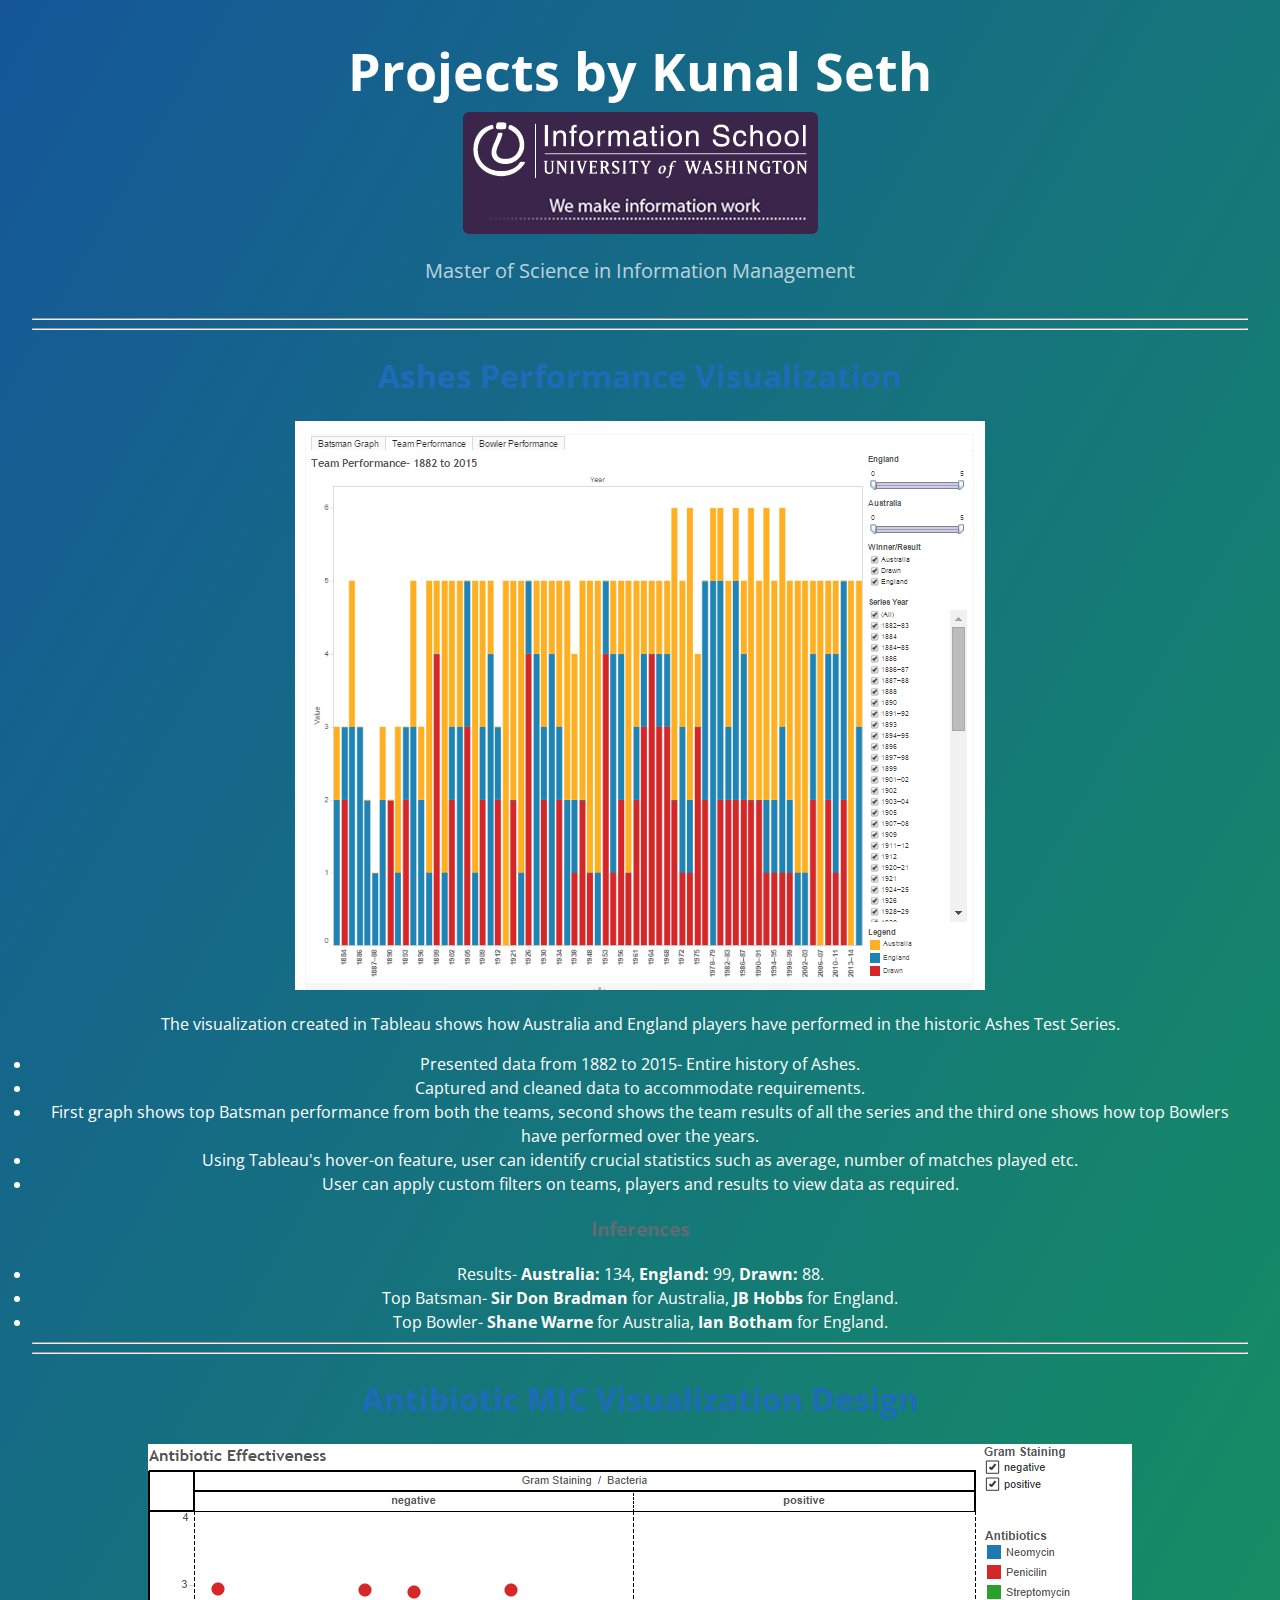
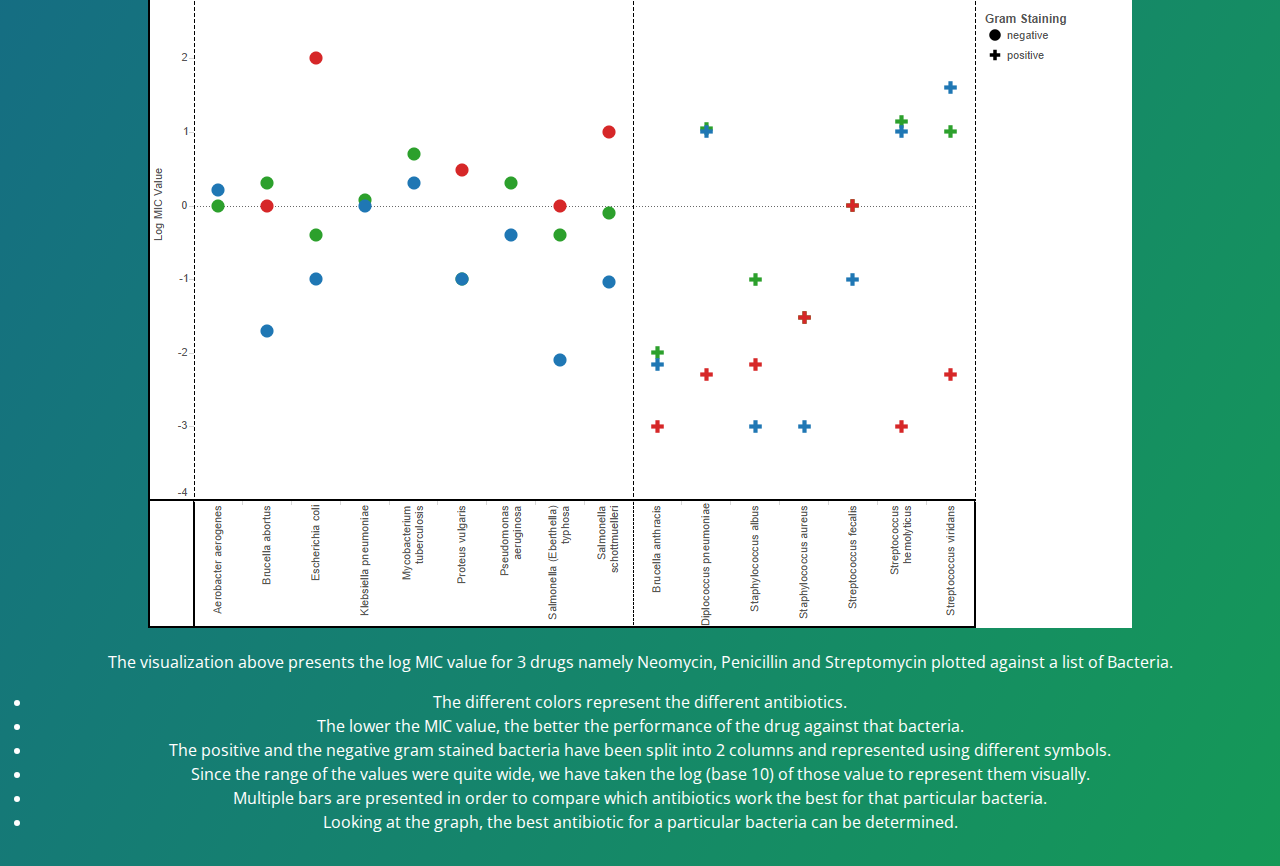
==== index - Copy.html @ 7762020f "putting eda" ====
<!DOCTYPE html>
<html lang="en-us">
<head>
  <meta charset="UTF-8">
  <title>Kunal Seth-University of Washington</title>
  <link rel="shortcut icon" id="logo" href="logo.png" style="height: auto;width: auto">
  <meta name="viewport" content="width=device-width, initial-scale=1">
  <link rel="stylesheet" type="text/css" href="stylesheets/normalize.css" media="screen">
  <link href='https://fonts.googleapis.com/css?family=Open+Sans:400,700' rel='stylesheet' type='text/css'>
  <link rel="stylesheet" type="text/css" href="stylesheets/stylesheet.css" media="screen">
  <link rel="stylesheet" type="text/css" href="stylesheets/github-light.css" media="screen">
</head>
<body>
<section class="page-header">
  <div id="over" style="vertical-align: middle;">
    <h1 class="project-name">Projects by Kunal Seth</h1>
  <img src="images/iSchool.png">
    <h2 class="project-tagline">Master of Science in Information Management</h2>
  </div>

  <HR><HR>


  <p><a href="https://public.tableau.com/profile/kunal.arun.seth#!/vizhome/Ashes-batsman/BatsmanGraph" target="_blank">
    <H1 style="color: #FFFFFF;">Ashes Performance Visualization</H1>
    <img src="images/ashes.PNG">
  </a></p>
  <div id="info">
    <p> The visualization created in Tableau shows how Australia and England players have performed in the historic Ashes Test Series.
    <li>Presented data from 1882 to 2015- Entire history of Ashes.
    <li>Captured and cleaned data to accommodate requirements.
    <li>First graph shows top Batsman performance from both the teams, second shows the team results of all the series and the
    third one shows how top Bowlers have performed over the years.
    <li>Using Tableau's hover-on feature, user can identify crucial statistics such as average, number of matches played etc.
    <li>User can apply custom filters on teams, players and results to view data as required.
    <br>
    <H3  style="color: #606c71;">Inferences</H3>
    <li>Results- <b>Australia:</b> 134, <b>England:</b> 99, <b>Drawn:</b> 88.
    <li>Top Batsman- <b>Sir Don Bradman</b> for Australia, <b>JB Hobbs</b> for England.
    <li>Top Bowler- <b>Shane Warne</b> for Australia, <b>Ian Botham</b> for England.
  </div>
  <HR><HR>
  
  <p><a href="https://public.tableau.com/profile/kunal.arun.seth#!/vizhome/BurtinsAntibioticGraph/AntibioticMICEffectiveness" target="_blank">
    <H1>Antibiotic MIC Visualization Design</H1>
    <img src="images/antibiotic.png">
	</a></p>
	<div id="info">
		<p> The visualization above presents the log MIC value for 3 drugs namely Neomycin, Penicillin and Streptomycin plotted against a list of Bacteria.
		
		<li>The different colors represent the different antibiotics.
		<li>The lower the MIC value, the better the performance of the drug against that bacteria.
        <li>The positive and the negative gram stained bacteria have been split into 2 columns and represented using different symbols.
		<li>Since the range of the values were quite wide, we have taken the log (base 10) of those value to represent them visually.
		<li>Multiple bars are presented in order to compare which antibiotics work the best for that particular bacteria.
        <li>Looking at the graph, the best antibiotic for a particular bacteria can be determined.
	</div>
  
</section>
</body>
</html>
---- stylesheets/stylesheet.css ----
* {
  box-sizing: border-box; }

body {
  padding: 0;
  margin: 0;
  font-family: "Open Sans", "Helvetica Neue", Helvetica, Arial, sans-serif;
  font-size: 16px;
  line-height: 1.5;
  color: #606c71; }

#logo {
  height: 105px;
  margin: 20px 0 0 20px;
}

a {
  color: #1e6bb8;
  text-decoration: none; }
  a:hover {
    text-decoration: underline; }

.btn {
  display: inline-block;
  margin-bottom: 1rem;
  color: rgba(255, 255, 255, 0.7);
  background-color: rgba(255, 255, 255, 0.08);
  border-color: rgba(255, 255, 255, 0.2);
  border-style: solid;
  border-width: 1px;
  border-radius: 0.3rem;
  transition: color 0.2s, background-color 0.2s, border-color 0.2s; }
  .btn + .btn {
    margin-left: 1rem; }

.btn:hover {
  color: rgba(255, 255, 255, 0.8);
  text-decoration: none;
  background-color: rgba(255, 255, 255, 0.2);
  border-color: rgba(255, 255, 255, 0.3); }

@media screen and (min-width: 64em) {
  .btn {
    padding: 0.75rem 1rem; } }

@media screen and (min-width: 42em) and (max-width: 64em) {
  .btn {
    padding: 0.6rem 0.9rem;
    font-size: 0.9rem; } }

@media screen and (max-width: 42em) {
  .btn {
    display: block;
    width: 100%;
    padding: 0.75rem;
    font-size: 0.9rem; }
    .btn + .btn {
      margin-top: 1rem;
      margin-left: 0; } }

.page-header {
  color: #fff;
  text-align: center;
  background-color: #159957;
  background-image: linear-gradient(120deg, #155799, #159957); }

@media screen and (min-width: 64em) {
  .page-header {
    padding: 2rem 2rem; } }

@media screen and (min-width: 42em) and (max-width: 64em) {
  .page-header {
    padding: 3rem 4rem; } }

@media screen and (max-width: 42em) {
  .page-header {
    padding: 2rem 1rem; } }

.project-name {
  margin-top: 0;
  margin-bottom: 0.1rem; }

@media screen and (min-width: 64em) {
  .project-name {
    font-size: 3.25rem; } }

@media screen and (min-width: 42em) and (max-width: 64em) {
  .project-name {
    font-size: 2.25rem; } }

@media screen and (max-width: 42em) {
  .project-name {
    font-size: 1.75rem; } }

.project-tagline {
  margin-bottom: 2rem;
  font-weight: normal;
  opacity: 0.7; }

@media screen and (min-width: 64em) {
  .project-tagline {
    font-size: 1.25rem; } }

@media screen and (min-width: 42em) and (max-width: 64em) {
  .project-tagline {
    font-size: 1.15rem; } }

@media screen and (max-width: 42em) {
  .project-tagline {
    font-size: 1rem; } }

.main-content :first-child {
  margin-top: 0; }
.main-content img {
  max-width: 100%; }
.main-content h1, .main-content h2, .main-content h3, .main-content h4, .main-content h5, .main-content h6 {
  margin-top: 2rem;
  margin-bottom: 1rem;
  font-weight: normal;
  color: #159957; }
.main-content p {
  margin-bottom: 1em; }
.main-content code {
  padding: 2px 4px;
  font-family: Consolas, "Liberation Mono", Menlo, Courier, monospace;
  font-size: 0.9rem;
  color: #383e41;
  background-color: #f3f6fa;
  border-radius: 0.3rem; }
.main-content pre {
  padding: 0.8rem;
  margin-top: 0;
  margin-bottom: 1rem;
  font: 1rem Consolas, "Liberation Mono", Menlo, Courier, monospace;
  color: #567482;
  word-wrap: normal;
  background-color: #f3f6fa;
  border: solid 1px #dce6f0;
  border-radius: 0.3rem; }
  .main-content pre > code {
    padding: 0;
    margin: 0;
    font-size: 0.9rem;
    color: #567482;
    word-break: normal;
    white-space: pre;
    background: transparent;
    border: 0; }
.main-content .highlight {
  margin-bottom: 1rem; }
  .main-content .highlight pre {
    margin-bottom: 0;
    word-break: normal; }
.main-content .highlight pre, .main-content pre {
  padding: 0.8rem;
  overflow: auto;
  font-size: 0.9rem;
  line-height: 1.45;
  border-radius: 0.3rem; }
.main-content pre code, .main-content pre tt {
  display: inline;
  max-width: initial;
  padding: 0;
  margin: 0;
  overflow: initial;
  line-height: inherit;
  word-wrap: normal;
  background-color: transparent;
  border: 0; }
  .main-content pre code:before, .main-content pre code:after, .main-content pre tt:before, .main-content pre tt:after {
    content: normal; }
.main-content ul, .main-content ol {
  margin-top: 0; }
.main-content blockquote {
  padding: 0 1rem;
  margin-left: 0;
  color: #819198;
  border-left: 0.3rem solid #dce6f0; }
  .main-content blockquote > :first-child {
    margin-top: 0; }
  .main-content blockquote > :last-child {
    margin-bottom: 0; }
.main-content table {
  display: block;
  width: 100%;
  overflow: auto;
  word-break: normal;
  word-break: keep-all; }
  .main-content table th {
    font-weight: bold; }
  .main-content table th, .main-content table td {
    padding: 0.5rem 1rem;
    border: 1px solid #e9ebec; }
.main-content dl {
  padding: 0; }
  .main-content dl dt {
    padding: 0;
    margin-top: 1rem;
    font-size: 1rem;
    font-weight: bold; }
  .main-content dl dd {
    padding: 0;
    margin-bottom: 1rem; }
.main-content hr {
  height: 2px;
  padding: 0;
  margin: 1rem 0;
  background-color: #eff0f1;
  border: 0; }

@media screen and (min-width: 64em) {
  .main-content {
    max-width: 64rem;
    padding: 2rem 6rem;
    margin: 0 auto;
    font-size: 1.1rem; } }

@media screen and (min-width: 42em) and (max-width: 64em) {
  .main-content {
    padding: 2rem 4rem;
    font-size: 1.1rem; } }

@media screen and (max-width: 42em) {
  .main-content {
    padding: 2rem 1rem;
    font-size: 1rem; } }

.site-footer {
  padding-top: 2rem;
  margin-top: 2rem;
  border-top: solid 1px #eff0f1; }

.site-footer-owner {
  display: block;
  font-weight: bold; }

.site-footer-credits {
  color: #819198; }

@media screen and (min-width: 64em) {
  .site-footer {
    font-size: 1rem; } }

@media screen and (min-width: 42em) and (max-width: 64em) {
  .site-footer {
    font-size: 1rem; } }

@media screen and (max-width: 42em) {
  .site-footer {
    font-size: 0.9rem; } }

#frame {.l-branding {display:none}}
#info {.l-branding {display:none}}

iframe. l-branding{display: none}
---- stylesheets/github-light.css ----
/*
   Copyright 2014 GitHub Inc.

   Licensed under the Apache License, Version 2.0 (the "License");
   you may not use this file except in compliance with the License.
   You may obtain a copy of the License at

       http://www.apache.org/licenses/LICENSE-2.0

   Unless required by applicable law or agreed to in writing, software
   distributed under the License is distributed on an "AS IS" BASIS,
   WITHOUT WARRANTIES OR CONDITIONS OF ANY KIND, either express or implied.
   See the License for the specific language governing permissions and
   limitations under the License.

*/

.pl-c /* comment */ {
  color: #969896;
}

.pl-c1      /* constant, markup.raw, meta.diff.header, meta.module-reference, meta.property-name, support, support.constant, support.variable, variable.other.constant */,
.pl-s .pl-v /* string variable */ {
  color: #0086b3;
}

.pl-e  /* entity */,
.pl-en /* entity.name */ {
  color: #795da3;
}

.pl-s .pl-s1 /* string source */,
.pl-smi      /* storage.modifier.import, storage.modifier.package, storage.type.java, variable.other, variable.parameter.function */ {
  color: #333;
}

.pl-ent /* entity.name.tag */ {
  color: #63a35c;
}

.pl-k /* keyword, storage, storage.type */ {
  color: #a71d5d;
}

.pl-pds              /* punctuation.definition.string, string.regexp.character-class */,
.pl-s                /* string */,
.pl-s .pl-pse .pl-s1 /* string punctuation.section.embedded source */,
.pl-sr               /* string.regexp */,
.pl-sr .pl-cce       /* string.regexp constant.character.escape */,
.pl-sr .pl-sra       /* string.regexp string.regexp.arbitrary-repitition */,
.pl-sr .pl-sre       /* string.regexp source.ruby.embedded */ {
  color: #183691;
}

.pl-v /* variable */ {
  color: #ed6a43;
}

.pl-id /* invalid.deprecated */ {
  color: #b52a1d;
}

.pl-ii /* invalid.illegal */ {
  background-color: #b52a1d;
  color: #f8f8f8;
}

.pl-sr .pl-cce /* string.regexp constant.character.escape */ {
  color: #63a35c;
  font-weight: bold;
}

.pl-ml /* markup.list */ {
  color: #693a17;
}

.pl-mh        /* markup.heading */,
.pl-mh .pl-en /* markup.heading entity.name */,
.pl-ms        /* meta.separator */ {
  color: #1d3e81;
  font-weight: bold;
}

.pl-mq /* markup.quote */ {
  color: #008080;
}

.pl-mi /* markup.italic */ {
  color: #333;
  font-style: italic;
}

.pl-mb /* markup.bold */ {
  color: #333;
  font-weight: bold;
}

.pl-md /* markup.deleted, meta.diff.header.from-file */ {
  background-color: #ffecec;
  color: #bd2c00;
}

.pl-mi1 /* markup.inserted, meta.diff.header.to-file */ {
  background-color: #eaffea;
  color: #55a532;
}

.pl-mdr /* meta.diff.range */ {
  color: #795da3;
  font-weight: bold;
}

.pl-mo /* meta.output */ {
  color: #1d3e81;
}
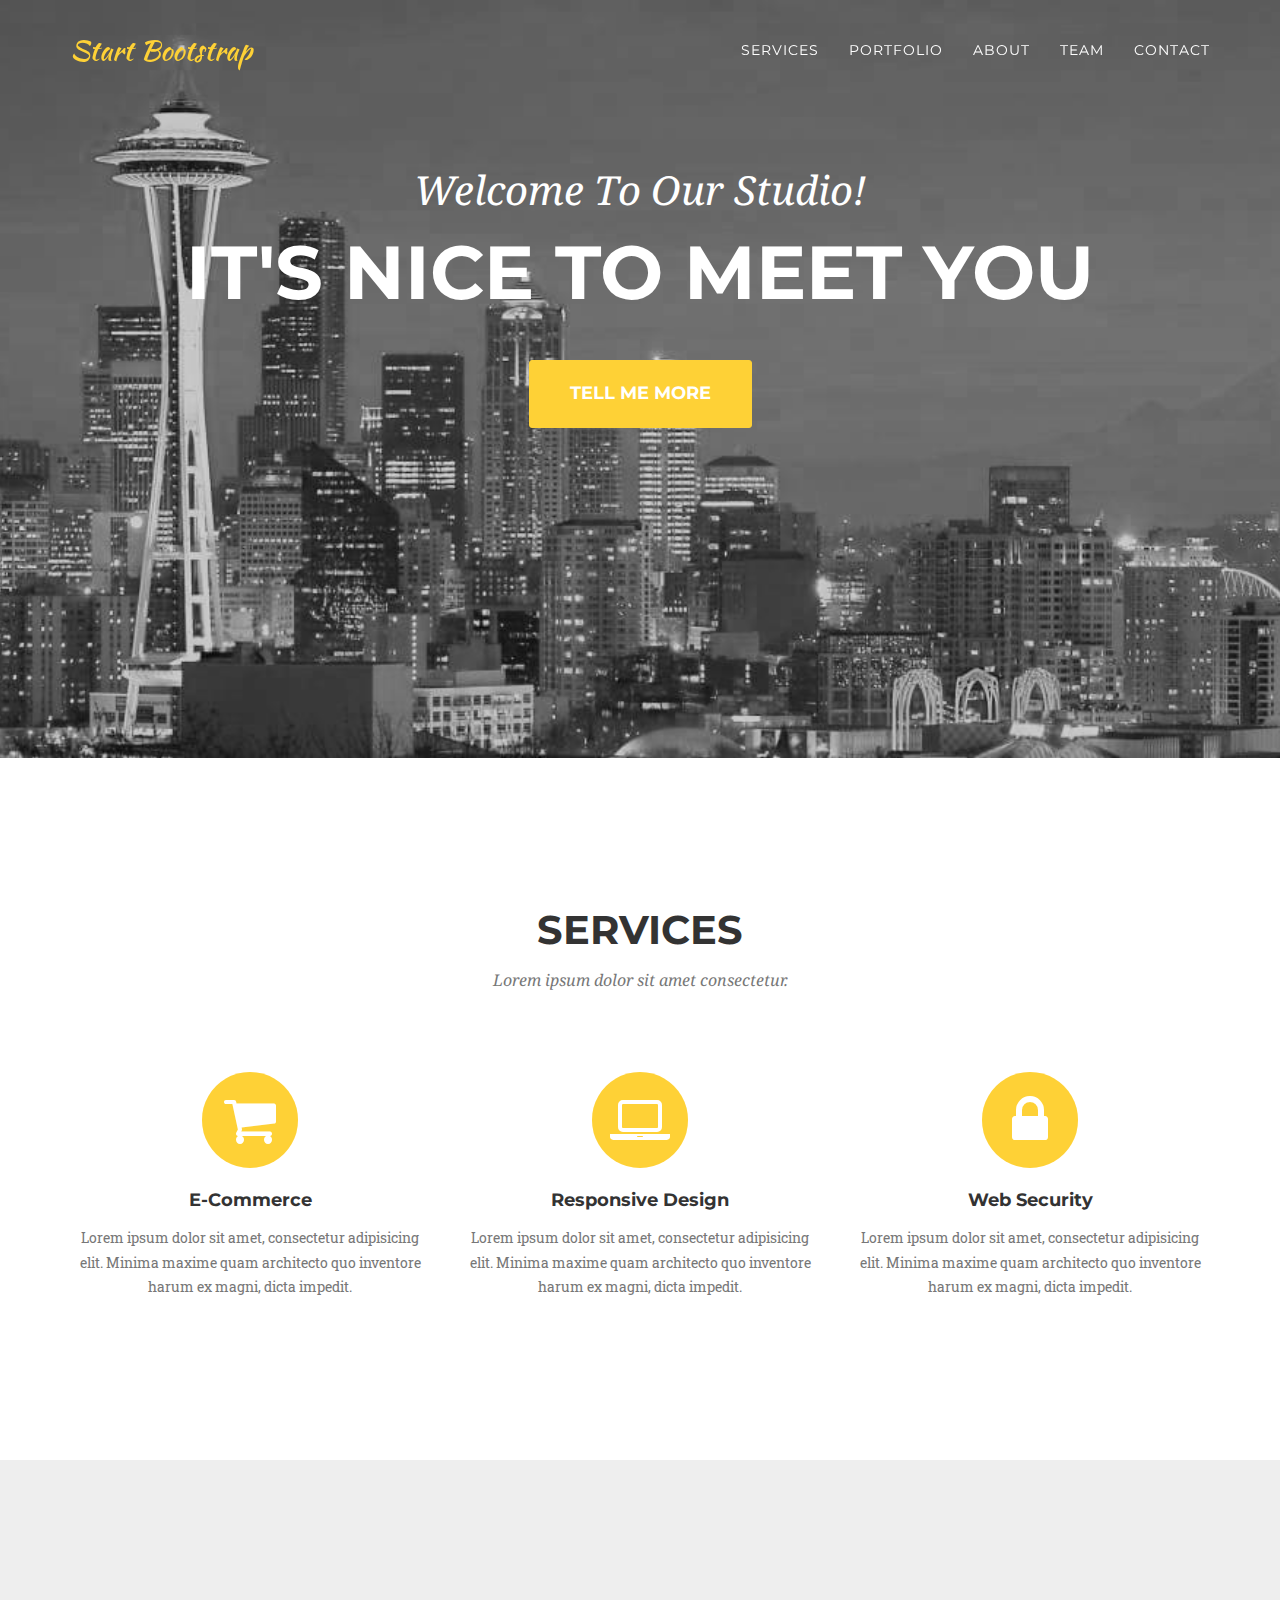
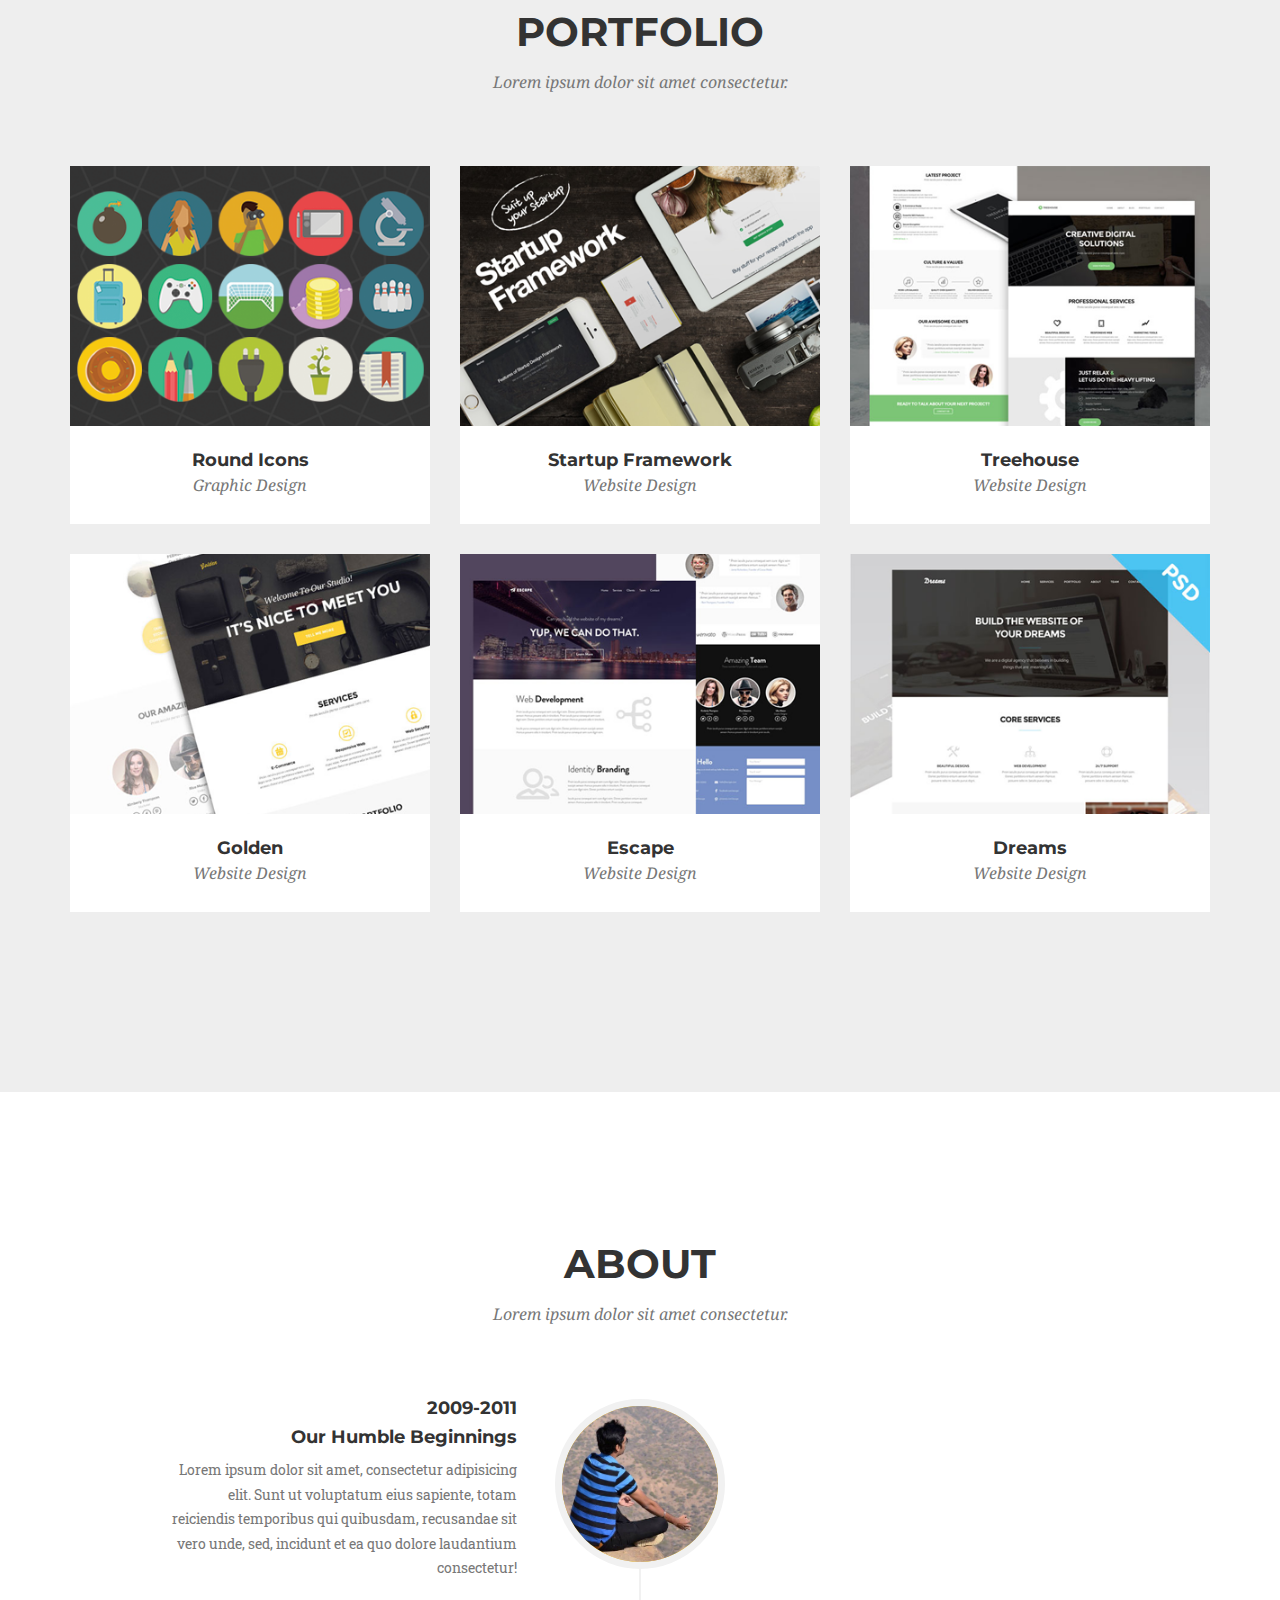
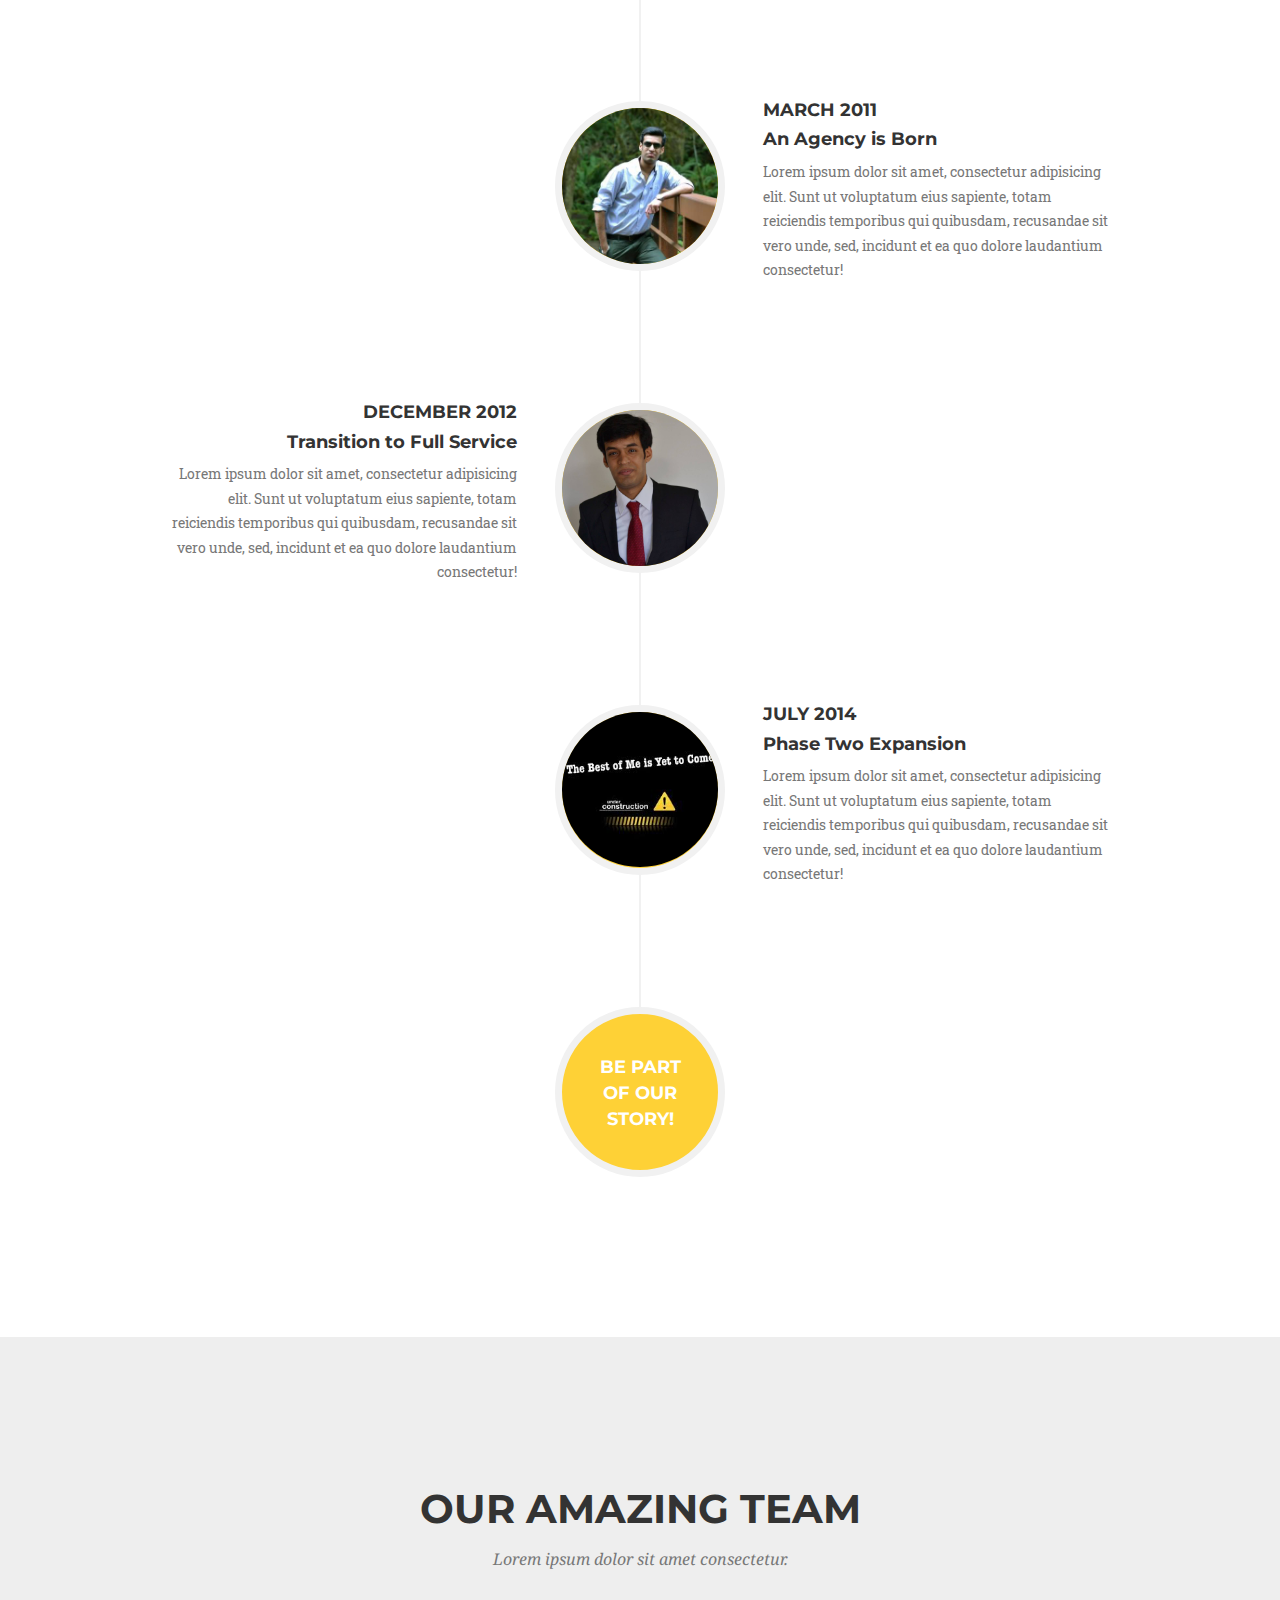
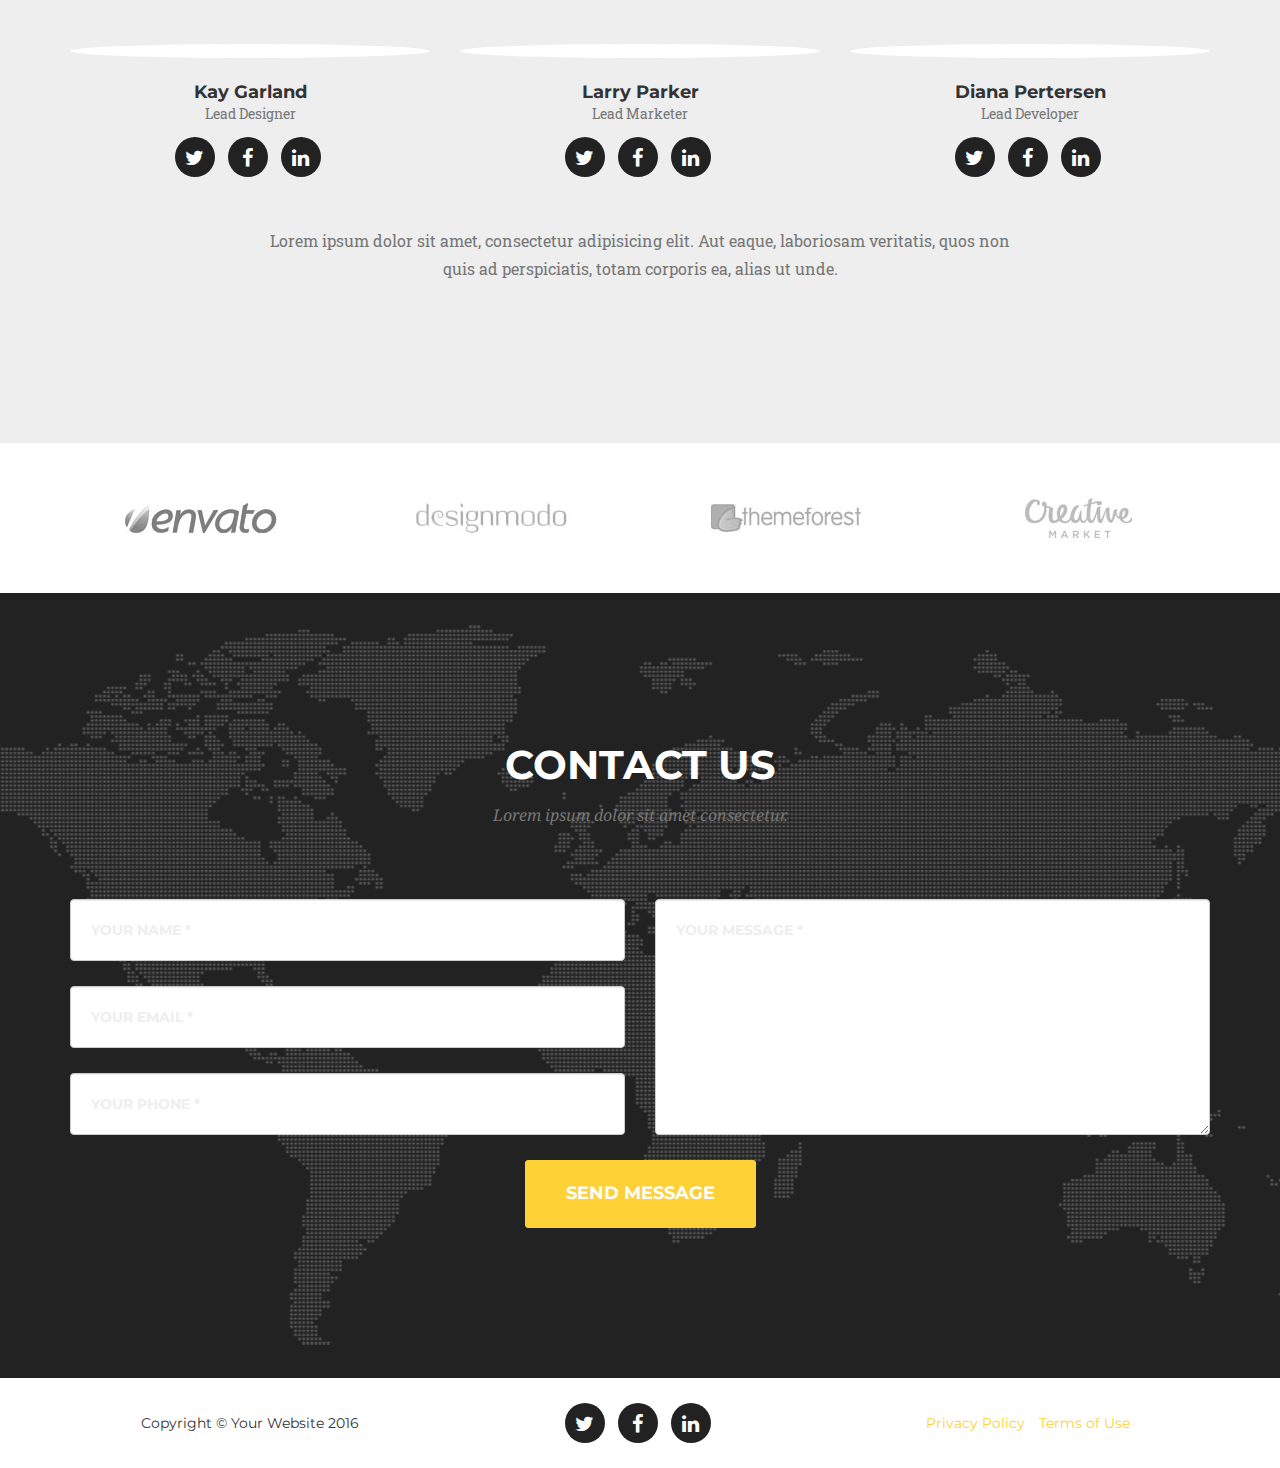
==== commit 42a0c27c: "Uploading the new website design." ====
--- a/index - Copy.html
+++ b/index - Copy.html
@@ -1,62 +1,670 @@
 <!DOCTYPE html>
-<html lang="en-us">
+<html lang="en">
+
 <head>
-  <meta charset="UTF-8">
-  <title>Kunal Seth-University of Washington</title>
-  <link rel="shortcut icon" id="logo" href="logo.png" style="height: auto;width: auto">
-  <meta name="viewport" content="width=device-width, initial-scale=1">
-  <link rel="stylesheet" type="text/css" href="stylesheets/normalize.css" media="screen">
-  <link href='https://fonts.googleapis.com/css?family=Open+Sans:400,700' rel='stylesheet' type='text/css'>
-  <link rel="stylesheet" type="text/css" href="stylesheets/stylesheet.css" media="screen">
-  <link rel="stylesheet" type="text/css" href="stylesheets/github-light.css" media="screen">
+
+    <meta charset="utf-8">
+    <meta http-equiv="X-UA-Compatible" content="IE=edge">
+    <meta name="viewport" content="width=device-width, initial-scale=1">
+    <meta name="description" content="">
+    <meta name="author" content="">
+
+    <title>Agency - Start Bootstrap Theme</title>
+
+    <!-- Bootstrap Core CSS -->
+    <link href="vendor/bootstrap/css/bootstrap.min.css" rel="stylesheet">
+
+    <!-- Custom Fonts -->
+    <link href="vendor/font-awesome/css/font-awesome.min.css" rel="stylesheet" type="text/css">
+    <link href="https://fonts.googleapis.com/css?family=Montserrat:400,700" rel="stylesheet" type="text/css">
+    <link href='https://fonts.googleapis.com/css?family=Kaushan+Script' rel='stylesheet' type='text/css'>
+    <link href='https://fonts.googleapis.com/css?family=Droid+Serif:400,700,400italic,700italic' rel='stylesheet' type='text/css'>
+    <link href='https://fonts.googleapis.com/css?family=Roboto+Slab:400,100,300,700' rel='stylesheet' type='text/css'>
+
+    <!-- Theme CSS -->
+    <link href="css/agency.min.css" rel="stylesheet">
+
+    <!-- HTML5 Shim and Respond.js IE8 support of HTML5 elements and media queries -->
+    <!-- WARNING: Respond.js doesn't work if you view the page via file:// -->
+    <!--[if lt IE 9]>
+        <script src="https://oss.maxcdn.com/libs/html5shiv/3.7.0/html5shiv.js"></script>
+        <script src="https://oss.maxcdn.com/libs/respond.js/1.4.2/respond.min.js"></script>
+    <![endif]-->
+
 </head>
-<body>
-<section class="page-header">
-  <div id="over" style="vertical-align: middle;">
-    <h1 class="project-name">Projects by Kunal Seth</h1>
-  <img src="images/iSchool.png">
-    <h2 class="project-tagline">Master of Science in Information Management</h2>
-  </div>
-
-  <HR><HR>
-
-
-  <p><a href="https://public.tableau.com/profile/kunal.arun.seth#!/vizhome/Ashes-batsman/BatsmanGraph" target="_blank">
-    <H1 style="color: #FFFFFF;">Ashes Performance Visualization</H1>
-    <img src="images/ashes.PNG">
-  </a></p>
-  <div id="info">
-    <p> The visualization created in Tableau shows how Australia and England players have performed in the historic Ashes Test Series.
-    <li>Presented data from 1882 to 2015- Entire history of Ashes.
-    <li>Captured and cleaned data to accommodate requirements.
-    <li>First graph shows top Batsman performance from both the teams, second shows the team results of all the series and the
-    third one shows how top Bowlers have performed over the years.
-    <li>Using Tableau's hover-on feature, user can identify crucial statistics such as average, number of matches played etc.
-    <li>User can apply custom filters on teams, players and results to view data as required.
-    <br>
-    <H3  style="color: #606c71;">Inferences</H3>
-    <li>Results- <b>Australia:</b> 134, <b>England:</b> 99, <b>Drawn:</b> 88.
-    <li>Top Batsman- <b>Sir Don Bradman</b> for Australia, <b>JB Hobbs</b> for England.
-    <li>Top Bowler- <b>Shane Warne</b> for Australia, <b>Ian Botham</b> for England.
-  </div>
-  <HR><HR>
-  
-  <p><a href="https://public.tableau.com/profile/kunal.arun.seth#!/vizhome/BurtinsAntibioticGraph/AntibioticMICEffectiveness" target="_blank">
-    <H1>Antibiotic MIC Visualization Design</H1>
-    <img src="images/antibiotic.png">
-	</a></p>
-	<div id="info">
-		<p> The visualization above presents the log MIC value for 3 drugs namely Neomycin, Penicillin and Streptomycin plotted against a list of Bacteria.
-		
-		<li>The different colors represent the different antibiotics.
-		<li>The lower the MIC value, the better the performance of the drug against that bacteria.
-        <li>The positive and the negative gram stained bacteria have been split into 2 columns and represented using different symbols.
-		<li>Since the range of the values were quite wide, we have taken the log (base 10) of those value to represent them visually.
-		<li>Multiple bars are presented in order to compare which antibiotics work the best for that particular bacteria.
-        <li>Looking at the graph, the best antibiotic for a particular bacteria can be determined.
-	</div>
-  
-</section>
+
+<body id="page-top" class="index">
+
+    <!-- Navigation -->
+    <nav id="mainNav" class="navbar navbar-default navbar-custom navbar-fixed-top">
+        <div class="container">
+            <!-- Brand and toggle get grouped for better mobile display -->
+            <div class="navbar-header page-scroll">
+                <button type="button" class="navbar-toggle" data-toggle="collapse" data-target="#bs-example-navbar-collapse-1">
+                    <span class="sr-only">Toggle navigation</span> Menu <i class="fa fa-bars"></i>
+                </button>
+                <a class="navbar-brand page-scroll" href="#page-top">Start Bootstrap</a>
+            </div>
+
+            <!-- Collect the nav links, forms, and other content for toggling -->
+            <div class="collapse navbar-collapse" id="bs-example-navbar-collapse-1">
+                <ul class="nav navbar-nav navbar-right">
+                    <li class="hidden">
+                        <a href="#page-top"></a>
+                    </li>
+                    <li>
+                        <a class="page-scroll" href="#services">Services</a>
+                    </li>
+                    <li>
+                        <a class="page-scroll" href="#portfolio">Portfolio</a>
+                    </li>
+                    <li>
+                        <a class="page-scroll" href="#about">About</a>
+                    </li>
+                    <li>
+                        <a class="page-scroll" href="#team">Team</a>
+                    </li>
+                    <li>
+                        <a class="page-scroll" href="#contact">Contact</a>
+                    </li>
+                </ul>
+            </div>
+            <!-- /.navbar-collapse -->
+        </div>
+        <!-- /.container-fluid -->
+    </nav>
+
+    <!-- Header -->
+    <header>
+        <div class="container">
+            <div class="intro-text">
+                <div class="intro-lead-in">Welcome To Our Studio!</div>
+                <div class="intro-heading">It's Nice To Meet You</div>
+                <a href="#services" class="page-scroll btn btn-xl">Tell Me More</a>
+            </div>
+        </div>
+    </header>
+
+    <!-- Services Section -->
+    <section id="services">
+        <div class="container">
+            <div class="row">
+                <div class="col-lg-12 text-center">
+                    <h2 class="section-heading">Services</h2>
+                    <h3 class="section-subheading text-muted">Lorem ipsum dolor sit amet consectetur.</h3>
+                </div>
+            </div>
+            <div class="row text-center">
+                <div class="col-md-4">
+                    <span class="fa-stack fa-4x">
+                        <i class="fa fa-circle fa-stack-2x text-primary"></i>
+                        <i class="fa fa-shopping-cart fa-stack-1x fa-inverse"></i>
+                    </span>
+                    <h4 class="service-heading">E-Commerce</h4>
+                    <p class="text-muted">Lorem ipsum dolor sit amet, consectetur adipisicing elit. Minima maxime quam architecto quo inventore harum ex magni, dicta impedit.</p>
+                </div>
+                <div class="col-md-4">
+                    <span class="fa-stack fa-4x">
+                        <i class="fa fa-circle fa-stack-2x text-primary"></i>
+                        <i class="fa fa-laptop fa-stack-1x fa-inverse"></i>
+                    </span>
+                    <h4 class="service-heading">Responsive Design</h4>
+                    <p class="text-muted">Lorem ipsum dolor sit amet, consectetur adipisicing elit. Minima maxime quam architecto quo inventore harum ex magni, dicta impedit.</p>
+                </div>
+                <div class="col-md-4">
+                    <span class="fa-stack fa-4x">
+                        <i class="fa fa-circle fa-stack-2x text-primary"></i>
+                        <i class="fa fa-lock fa-stack-1x fa-inverse"></i>
+                    </span>
+                    <h4 class="service-heading">Web Security</h4>
+                    <p class="text-muted">Lorem ipsum dolor sit amet, consectetur adipisicing elit. Minima maxime quam architecto quo inventore harum ex magni, dicta impedit.</p>
+                </div>
+            </div>
+        </div>
+    </section>
+
+    <!-- Portfolio Grid Section -->
+    <section id="portfolio" class="bg-light-gray">
+        <div class="container">
+            <div class="row">
+                <div class="col-lg-12 text-center">
+                    <h2 class="section-heading">Portfolio</h2>
+                    <h3 class="section-subheading text-muted">Lorem ipsum dolor sit amet consectetur.</h3>
+                </div>
+            </div>
+            <div class="row">
+                <div class="col-md-4 col-sm-6 portfolio-item">
+                    <a href="#portfolioModal1" class="portfolio-link" data-toggle="modal">
+                        <div class="portfolio-hover">
+                            <div class="portfolio-hover-content">
+                                <i class="fa fa-plus fa-3x"></i>
+                            </div>
+                        </div>
+                        <img src="img/portfolio/roundicons.png" class="img-responsive" alt="">
+                    </a>
+                    <div class="portfolio-caption">
+                        <h4>Round Icons</h4>
+                        <p class="text-muted">Graphic Design</p>
+                    </div>
+                </div>
+                <div class="col-md-4 col-sm-6 portfolio-item">
+                    <a href="#portfolioModal2" class="portfolio-link" data-toggle="modal">
+                        <div class="portfolio-hover">
+                            <div class="portfolio-hover-content">
+                                <i class="fa fa-plus fa-3x"></i>
+                            </div>
+                        </div>
+                        <img src="img/portfolio/startup-framework.png" class="img-responsive" alt="">
+                    </a>
+                    <div class="portfolio-caption">
+                        <h4>Startup Framework</h4>
+                        <p class="text-muted">Website Design</p>
+                    </div>
+                </div>
+                <div class="col-md-4 col-sm-6 portfolio-item">
+                    <a href="#portfolioModal3" class="portfolio-link" data-toggle="modal">
+                        <div class="portfolio-hover">
+                            <div class="portfolio-hover-content">
+                                <i class="fa fa-plus fa-3x"></i>
+                            </div>
+                        </div>
+                        <img src="img/portfolio/treehouse.png" class="img-responsive" alt="">
+                    </a>
+                    <div class="portfolio-caption">
+                        <h4>Treehouse</h4>
+                        <p class="text-muted">Website Design</p>
+                    </div>
+                </div>
+                <div class="col-md-4 col-sm-6 portfolio-item">
+                    <a href="#portfolioModal4" class="portfolio-link" data-toggle="modal">
+                        <div class="portfolio-hover">
+                            <div class="portfolio-hover-content">
+                                <i class="fa fa-plus fa-3x"></i>
+                            </div>
+                        </div>
+                        <img src="img/portfolio/golden.png" class="img-responsive" alt="">
+                    </a>
+                    <div class="portfolio-caption">
+                        <h4>Golden</h4>
+                        <p class="text-muted">Website Design</p>
+                    </div>
+                </div>
+                <div class="col-md-4 col-sm-6 portfolio-item">
+                    <a href="#portfolioModal5" class="portfolio-link" data-toggle="modal">
+                        <div class="portfolio-hover">
+                            <div class="portfolio-hover-content">
+                                <i class="fa fa-plus fa-3x"></i>
+                            </div>
+                        </div>
+                        <img src="img/portfolio/escape.png" class="img-responsive" alt="">
+                    </a>
+                    <div class="portfolio-caption">
+                        <h4>Escape</h4>
+                        <p class="text-muted">Website Design</p>
+                    </div>
+                </div>
+                <div class="col-md-4 col-sm-6 portfolio-item">
+                    <a href="#portfolioModal6" class="portfolio-link" data-toggle="modal">
+                        <div class="portfolio-hover">
+                            <div class="portfolio-hover-content">
+                                <i class="fa fa-plus fa-3x"></i>
+                            </div>
+                        </div>
+                        <img src="img/portfolio/dreams.png" class="img-responsive" alt="">
+                    </a>
+                    <div class="portfolio-caption">
+                        <h4>Dreams</h4>
+                        <p class="text-muted">Website Design</p>
+                    </div>
+                </div>
+            </div>
+        </div>
+    </section>
+
+    <!-- About Section -->
+    <section id="about">
+        <div class="container">
+            <div class="row">
+                <div class="col-lg-12 text-center">
+                    <h2 class="section-heading">About</h2>
+                    <h3 class="section-subheading text-muted">Lorem ipsum dolor sit amet consectetur.</h3>
+                </div>
+            </div>
+            <div class="row">
+                <div class="col-lg-12">
+                    <ul class="timeline">
+                        <li>
+                            <div class="timeline-image">
+                                <img class="img-circle img-responsive" src="img/about/1.jpg" alt="">
+                            </div>
+                            <div class="timeline-panel">
+                                <div class="timeline-heading">
+                                    <h4>2009-2011</h4>
+                                    <h4 class="subheading">Our Humble Beginnings</h4>
+                                </div>
+                                <div class="timeline-body">
+                                    <p class="text-muted">Lorem ipsum dolor sit amet, consectetur adipisicing elit. Sunt ut voluptatum eius sapiente, totam reiciendis temporibus qui quibusdam, recusandae sit vero unde, sed, incidunt et ea quo dolore laudantium consectetur!</p>
+                                </div>
+                            </div>
+                        </li>
+                        <li class="timeline-inverted">
+                            <div class="timeline-image">
+                                <img class="img-circle img-responsive" src="img/about/2.jpg" alt="">
+                            </div>
+                            <div class="timeline-panel">
+                                <div class="timeline-heading">
+                                    <h4>March 2011</h4>
+                                    <h4 class="subheading">An Agency is Born</h4>
+                                </div>
+                                <div class="timeline-body">
+                                    <p class="text-muted">Lorem ipsum dolor sit amet, consectetur adipisicing elit. Sunt ut voluptatum eius sapiente, totam reiciendis temporibus qui quibusdam, recusandae sit vero unde, sed, incidunt et ea quo dolore laudantium consectetur!</p>
+                                </div>
+                            </div>
+                        </li>
+                        <li>
+                            <div class="timeline-image">
+                                <img class="img-circle img-responsive" src="img/about/3.jpg" alt="">
+                            </div>
+                            <div class="timeline-panel">
+                                <div class="timeline-heading">
+                                    <h4>December 2012</h4>
+                                    <h4 class="subheading">Transition to Full Service</h4>
+                                </div>
+                                <div class="timeline-body">
+                                    <p class="text-muted">Lorem ipsum dolor sit amet, consectetur adipisicing elit. Sunt ut voluptatum eius sapiente, totam reiciendis temporibus qui quibusdam, recusandae sit vero unde, sed, incidunt et ea quo dolore laudantium consectetur!</p>
+                                </div>
+                            </div>
+                        </li>
+                        <li class="timeline-inverted">
+                            <div class="timeline-image">
+                                <img class="img-circle img-responsive" src="img/about/4.jpg" alt="">
+                            </div>
+                            <div class="timeline-panel">
+                                <div class="timeline-heading">
+                                    <h4>July 2014</h4>
+                                    <h4 class="subheading">Phase Two Expansion</h4>
+                                </div>
+                                <div class="timeline-body">
+                                    <p class="text-muted">Lorem ipsum dolor sit amet, consectetur adipisicing elit. Sunt ut voluptatum eius sapiente, totam reiciendis temporibus qui quibusdam, recusandae sit vero unde, sed, incidunt et ea quo dolore laudantium consectetur!</p>
+                                </div>
+                            </div>
+                        </li>
+                        <li class="timeline-inverted">
+                            <div class="timeline-image">
+                                <h4>Be Part
+                                    <br>Of Our
+                                    <br>Story!</h4>
+                            </div>
+                        </li>
+                    </ul>
+                </div>
+            </div>
+        </div>
+    </section>
+
+    <!-- Team Section -->
+    <section id="team" class="bg-light-gray">
+        <div class="container">
+            <div class="row">
+                <div class="col-lg-12 text-center">
+                    <h2 class="section-heading">Our Amazing Team</h2>
+                    <h3 class="section-subheading text-muted">Lorem ipsum dolor sit amet consectetur.</h3>
+                </div>
+            </div>
+            <div class="row">
+                <div class="col-sm-4">
+                    <div class="team-member">
+                        <img src="img/team/1.jpg" class="img-responsive img-circle" alt="">
+                        <h4>Kay Garland</h4>
+                        <p class="text-muted">Lead Designer</p>
+                        <ul class="list-inline social-buttons">
+                            <li><a href="#"><i class="fa fa-twitter"></i></a>
+                            </li>
+                            <li><a href="#"><i class="fa fa-facebook"></i></a>
+                            </li>
+                            <li><a href="#"><i class="fa fa-linkedin"></i></a>
+                            </li>
+                        </ul>
+                    </div>
+                </div>
+                <div class="col-sm-4">
+                    <div class="team-member">
+                        <img src="img/team/2.jpg" class="img-responsive img-circle" alt="">
+                        <h4>Larry Parker</h4>
+                        <p class="text-muted">Lead Marketer</p>
+                        <ul class="list-inline social-buttons">
+                            <li><a href="#"><i class="fa fa-twitter"></i></a>
+                            </li>
+                            <li><a href="#"><i class="fa fa-facebook"></i></a>
+                            </li>
+                            <li><a href="#"><i class="fa fa-linkedin"></i></a>
+                            </li>
+                        </ul>
+                    </div>
+                </div>
+                <div class="col-sm-4">
+                    <div class="team-member">
+                        <img src="img/team/3.jpg" class="img-responsive img-circle" alt="">
+                        <h4>Diana Pertersen</h4>
+                        <p class="text-muted">Lead Developer</p>
+                        <ul class="list-inline social-buttons">
+                            <li><a href="#"><i class="fa fa-twitter"></i></a>
+                            </li>
+                            <li><a href="#"><i class="fa fa-facebook"></i></a>
+                            </li>
+                            <li><a href="#"><i class="fa fa-linkedin"></i></a>
+                            </li>
+                        </ul>
+                    </div>
+                </div>
+            </div>
+            <div class="row">
+                <div class="col-lg-8 col-lg-offset-2 text-center">
+                    <p class="large text-muted">Lorem ipsum dolor sit amet, consectetur adipisicing elit. Aut eaque, laboriosam veritatis, quos non quis ad perspiciatis, totam corporis ea, alias ut unde.</p>
+                </div>
+            </div>
+        </div>
+    </section>
+
+    <!-- Clients Aside -->
+    <aside class="clients">
+        <div class="container">
+            <div class="row">
+                <div class="col-md-3 col-sm-6">
+                    <a href="#">
+                        <img src="img/logos/envato.jpg" class="img-responsive img-centered" alt="">
+                    </a>
+                </div>
+                <div class="col-md-3 col-sm-6">
+                    <a href="#">
+                        <img src="img/logos/designmodo.jpg" class="img-responsive img-centered" alt="">
+                    </a>
+                </div>
+                <div class="col-md-3 col-sm-6">
+                    <a href="#">
+                        <img src="img/logos/themeforest.jpg" class="img-responsive img-centered" alt="">
+                    </a>
+                </div>
+                <div class="col-md-3 col-sm-6">
+                    <a href="#">
+                        <img src="img/logos/creative-market.jpg" class="img-responsive img-centered" alt="">
+                    </a>
+                </div>
+            </div>
+        </div>
+    </aside>
+
+    <!-- Contact Section -->
+    <section id="contact">
+        <div class="container">
+            <div class="row">
+                <div class="col-lg-12 text-center">
+                    <h2 class="section-heading">Contact Us</h2>
+                    <h3 class="section-subheading text-muted">Lorem ipsum dolor sit amet consectetur.</h3>
+                </div>
+            </div>
+            <div class="row">
+                <div class="col-lg-12">
+                    <form name="sentMessage" id="contactForm" novalidate>
+                        <div class="row">
+                            <div class="col-md-6">
+                                <div class="form-group">
+                                    <input type="text" class="form-control" placeholder="Your Name *" id="name" required data-validation-required-message="Please enter your name.">
+                                    <p class="help-block text-danger"></p>
+                                </div>
+                                <div class="form-group">
+                                    <input type="email" class="form-control" placeholder="Your Email *" id="email" required data-validation-required-message="Please enter your email address.">
+                                    <p class="help-block text-danger"></p>
+                                </div>
+                                <div class="form-group">
+                                    <input type="tel" class="form-control" placeholder="Your Phone *" id="phone" required data-validation-required-message="Please enter your phone number.">
+                                    <p class="help-block text-danger"></p>
+                                </div>
+                            </div>
+                            <div class="col-md-6">
+                                <div class="form-group">
+                                    <textarea class="form-control" placeholder="Your Message *" id="message" required data-validation-required-message="Please enter a message."></textarea>
+                                    <p class="help-block text-danger"></p>
+                                </div>
+                            </div>
+                            <div class="clearfix"></div>
+                            <div class="col-lg-12 text-center">
+                                <div id="success"></div>
+                                <button type="submit" class="btn btn-xl">Send Message</button>
+                            </div>
+                        </div>
+                    </form>
+                </div>
+            </div>
+        </div>
+    </section>
+
+    <footer>
+        <div class="container">
+            <div class="row">
+                <div class="col-md-4">
+                    <span class="copyright">Copyright &copy; Your Website 2016</span>
+                </div>
+                <div class="col-md-4">
+                    <ul class="list-inline social-buttons">
+                        <li><a href="#"><i class="fa fa-twitter"></i></a>
+                        </li>
+                        <li><a href="#"><i class="fa fa-facebook"></i></a>
+                        </li>
+                        <li><a href="#"><i class="fa fa-linkedin"></i></a>
+                        </li>
+                    </ul>
+                </div>
+                <div class="col-md-4">
+                    <ul class="list-inline quicklinks">
+                        <li><a href="#">Privacy Policy</a>
+                        </li>
+                        <li><a href="#">Terms of Use</a>
+                        </li>
+                    </ul>
+                </div>
+            </div>
+        </div>
+    </footer>
+
+    <!-- Portfolio Modals -->
+    <!-- Use the modals below to showcase details about your portfolio projects! -->
+
+    <!-- Portfolio Modal 1 -->
+    <div class="portfolio-modal modal fade" id="portfolioModal1" tabindex="-1" role="dialog" aria-hidden="true">
+        <div class="modal-dialog">
+            <div class="modal-content">
+                <div class="close-modal" data-dismiss="modal">
+                    <div class="lr">
+                        <div class="rl">
+                        </div>
+                    </div>
+                </div>
+                <div class="container">
+                    <div class="row">
+                        <div class="col-lg-8 col-lg-offset-2">
+                            <div class="modal-body">
+                                <!-- Project Details Go Here -->
+                                <h2>Project Name</h2>
+                                <p class="item-intro text-muted">Lorem ipsum dolor sit amet consectetur.</p>
+                                <img class="img-responsive img-centered" src="img/portfolio/roundicons-free.png" alt="">
+                                <p>Use this area to describe your project. Lorem ipsum dolor sit amet, consectetur adipisicing elit. Est blanditiis dolorem culpa incidunt minus dignissimos deserunt repellat aperiam quasi sunt officia expedita beatae cupiditate, maiores repudiandae, nostrum, reiciendis facere nemo!</p>
+                                <p>
+                                    <strong>Want these icons in this portfolio item sample?</strong>You can download 60 of them for free, courtesy of <a href="https://getdpd.com/cart/hoplink/18076?referrer=bvbo4kax5k8ogc">RoundIcons.com</a>, or you can purchase the 1500 icon set <a href="https://getdpd.com/cart/hoplink/18076?referrer=bvbo4kax5k8ogc">here</a>.</p>
+                                <ul class="list-inline">
+                                    <li>Date: July 2014</li>
+                                    <li>Client: Round Icons</li>
+                                    <li>Category: Graphic Design</li>
+                                </ul>
+                                <button type="button" class="btn btn-primary" data-dismiss="modal"><i class="fa fa-times"></i> Close Project</button>
+                            </div>
+                        </div>
+                    </div>
+                </div>
+            </div>
+        </div>
+    </div>
+
+    <!-- Portfolio Modal 2 -->
+    <div class="portfolio-modal modal fade" id="portfolioModal2" tabindex="-1" role="dialog" aria-hidden="true">
+        <div class="modal-dialog">
+            <div class="modal-content">
+                <div class="close-modal" data-dismiss="modal">
+                    <div class="lr">
+                        <div class="rl">
+                        </div>
+                    </div>
+                </div>
+                <div class="container">
+                    <div class="row">
+                        <div class="col-lg-8 col-lg-offset-2">
+                            <div class="modal-body">
+                                <h2>Project Heading</h2>
+                                <p class="item-intro text-muted">Lorem ipsum dolor sit amet consectetur.</p>
+                                <img class="img-responsive img-centered" src="img/portfolio/startup-framework-preview.png" alt="">
+                                <p><a href="http://designmodo.com/startup/?u=787">Startup Framework</a> is a website builder for professionals. Startup Framework contains components and complex blocks (PSD+HTML Bootstrap themes and templates) which can easily be integrated into almost any design. All of these components are made in the same style, and can easily be integrated into projects, allowing you to create hundreds of solutions for your future projects.</p>
+                                <p>You can preview Startup Framework <a href="http://designmodo.com/startup/?u=787">here</a>.</p>
+                                <button type="button" class="btn btn-primary" data-dismiss="modal"><i class="fa fa-times"></i> Close Project</button>
+                            </div>
+                        </div>
+                    </div>
+                </div>
+            </div>
+        </div>
+    </div>
+
+    <!-- Portfolio Modal 3 -->
+    <div class="portfolio-modal modal fade" id="portfolioModal3" tabindex="-1" role="dialog" aria-hidden="true">
+        <div class="modal-dialog">
+            <div class="modal-content">
+                <div class="close-modal" data-dismiss="modal">
+                    <div class="lr">
+                        <div class="rl">
+                        </div>
+                    </div>
+                </div>
+                <div class="container">
+                    <div class="row">
+                        <div class="col-lg-8 col-lg-offset-2">
+                            <div class="modal-body">
+                                <!-- Project Details Go Here -->
+                                <h2>Project Name</h2>
+                                <p class="item-intro text-muted">Lorem ipsum dolor sit amet consectetur.</p>
+                                <img class="img-responsive img-centered" src="img/portfolio/treehouse-preview.png" alt="">
+                                <p>Treehouse is a free PSD web template built by <a href="https://www.behance.net/MathavanJaya">Mathavan Jaya</a>. This is bright and spacious design perfect for people or startup companies looking to showcase their apps or other projects.</p>
+                                <p>You can download the PSD template in this portfolio sample item at <a href="http://freebiesxpress.com/gallery/treehouse-free-psd-web-template/">FreebiesXpress.com</a>.</p>
+                                <button type="button" class="btn btn-primary" data-dismiss="modal"><i class="fa fa-times"></i> Close Project</button>
+                            </div>
+                        </div>
+                    </div>
+                </div>
+            </div>
+        </div>
+    </div>
+
+    <!-- Portfolio Modal 4 -->
+    <div class="portfolio-modal modal fade" id="portfolioModal4" tabindex="-1" role="dialog" aria-hidden="true">
+        <div class="modal-dialog">
+            <div class="modal-content">
+                <div class="close-modal" data-dismiss="modal">
+                    <div class="lr">
+                        <div class="rl">
+                        </div>
+                    </div>
+                </div>
+                <div class="container">
+                    <div class="row">
+                        <div class="col-lg-8 col-lg-offset-2">
+                            <div class="modal-body">
+                                <!-- Project Details Go Here -->
+                                <h2>Project Name</h2>
+                                <p class="item-intro text-muted">Lorem ipsum dolor sit amet consectetur.</p>
+                                <img class="img-responsive img-centered" src="img/portfolio/golden-preview.png" alt="">
+                                <p>Start Bootstrap's Agency theme is based on Golden, a free PSD website template built by <a href="https://www.behance.net/MathavanJaya">Mathavan Jaya</a>. Golden is a modern and clean one page web template that was made exclusively for Best PSD Freebies. This template has a great portfolio, timeline, and meet your team sections that can be easily modified to fit your needs.</p>
+                                <p>You can download the PSD template in this portfolio sample item at <a href="http://freebiesxpress.com/gallery/golden-free-one-page-web-template/">FreebiesXpress.com</a>.</p>
+                                <button type="button" class="btn btn-primary" data-dismiss="modal"><i class="fa fa-times"></i> Close Project</button>
+                            </div>
+                        </div>
+                    </div>
+                </div>
+            </div>
+        </div>
+    </div>
+
+    <!-- Portfolio Modal 5 -->
+    <div class="portfolio-modal modal fade" id="portfolioModal5" tabindex="-1" role="dialog" aria-hidden="true">
+        <div class="modal-dialog">
+            <div class="modal-content">
+                <div class="close-modal" data-dismiss="modal">
+                    <div class="lr">
+                        <div class="rl">
+                        </div>
+                    </div>
+                </div>
+                <div class="container">
+                    <div class="row">
+                        <div class="col-lg-8 col-lg-offset-2">
+                            <div class="modal-body">
+                                <!-- Project Details Go Here -->
+                                <h2>Project Name</h2>
+                                <p class="item-intro text-muted">Lorem ipsum dolor sit amet consectetur.</p>
+                                <img class="img-responsive img-centered" src="img/portfolio/escape-preview.png" alt="">
+                                <p>Escape is a free PSD web template built by <a href="https://www.behance.net/MathavanJaya">Mathavan Jaya</a>. Escape is a one page web template that was designed with agencies in mind. This template is ideal for those looking for a simple one page solution to describe your business and offer your services.</p>
+                                <p>You can download the PSD template in this portfolio sample item at <a href="http://freebiesxpress.com/gallery/escape-one-page-psd-web-template/">FreebiesXpress.com</a>.</p>
+                                <button type="button" class="btn btn-primary" data-dismiss="modal"><i class="fa fa-times"></i> Close Project</button>
+                            </div>
+                        </div>
+                    </div>
+                </div>
+            </div>
+        </div>
+    </div>
+
+    <!-- Portfolio Modal 6 -->
+    <div class="portfolio-modal modal fade" id="portfolioModal6" tabindex="-1" role="dialog" aria-hidden="true">
+        <div class="modal-dialog">
+            <div class="modal-content">
+                <div class="close-modal" data-dismiss="modal">
+                    <div class="lr">
+                        <div class="rl">
+                        </div>
+                    </div>
+                </div>
+                <div class="container">
+                    <div class="row">
+                        <div class="col-lg-8 col-lg-offset-2">
+                            <div class="modal-body">
+                                <!-- Project Details Go Here -->
+                                <h2>Project Name</h2>
+                                <p class="item-intro text-muted">Lorem ipsum dolor sit amet consectetur.</p>
+                                <img class="img-responsive img-centered" src="img/portfolio/dreams-preview.png" alt="">
+                                <p>Dreams is a free PSD web template built by <a href="https://www.behance.net/MathavanJaya">Mathavan Jaya</a>. Dreams is a modern one page web template designed for almost any purpose. It’s a beautiful template that’s designed with the Bootstrap framework in mind.</p>
+                                <p>You can download the PSD template in this portfolio sample item at <a href="http://freebiesxpress.com/gallery/dreams-free-one-page-web-template/">FreebiesXpress.com</a>.</p>
+                                <button type="button" class="btn btn-primary" data-dismiss="modal"><i class="fa fa-times"></i> Close Project</button>
+                            </div>
+                        </div>
+                    </div>
+                </div>
+            </div>
+        </div>
+    </div>
+
+    <!-- jQuery -->
+    <script src="vendor/jquery/jquery.min.js"></script>
+
+    <!-- Bootstrap Core JavaScript -->
+    <script src="vendor/bootstrap/js/bootstrap.min.js"></script>
+
+    <!-- Plugin JavaScript -->
+    <script src="https://cdnjs.cloudflare.com/ajax/libs/jquery-easing/1.3/jquery.easing.min.js"></script>
+
+    <!-- Contact Form JavaScript -->
+    <script src="js/jqBootstrapValidation.js"></script>
+    <script src="js/contact_me.js"></script>
+
+    <!-- Theme JavaScript -->
+    <script src="js/agency.min.js"></script>
+
 </body>
+
 </html>
-
--- a/css/agency.min.css
+++ b/css/agency.min.css
@@ -0,0 +1,5 @@
+/*!
+ * Start Bootstrap - Agency v3.3.7+1 (http://startbootstrap.com/template-overviews/agency)
+ * Copyright 2013-2016 Start Bootstrap
+ * Licensed under MIT (https://github.com/BlackrockDigital/startbootstrap/blob/gh-pages/LICENSE)
+ */.btn-primary.active,.btn-primary:active,.btn-xl.active,.btn-xl:active,.open .dropdown-toggle.btn-primary,.open .dropdown-toggle.btn-xl{background-image:none}body{overflow-x:hidden;font-family:"Roboto Slab","Helvetica Neue",Helvetica,Arial,sans-serif;webkit-tap-highlight-color:#fed136}.btn-primary,.btn-xl,h1,h2,h3,h4,h5,h6{font-family:Montserrat,"Helvetica Neue",Helvetica,Arial,sans-serif;text-transform:uppercase;font-weight:700}.text-muted{color:#777}.text-primary,a{color:#fed136}p{font-size:14px;line-height:1.75}p.large{font-size:16px}a,a.active,a:active,a:focus,a:hover{outline:0}a.active,a:active,a:focus,a:hover{color:#fec503}.img-centered{margin:0 auto}.bg-light-gray{background-color:#eee}.bg-darkest-gray{background-color:#222}.btn-primary{color:#fff;background-color:#fed136;border-color:#fed136}.btn-primary.active,.btn-primary:active,.btn-primary:focus,.btn-primary:hover,.open .dropdown-toggle.btn-primary{color:#fff;background-color:#fec503;border-color:#f6bf01}.btn-primary.disabled,.btn-primary.disabled.active,.btn-primary.disabled:active,.btn-primary.disabled:focus,.btn-primary.disabled:hover,.btn-primary[disabled],.btn-primary[disabled].active,.btn-primary[disabled]:active,.btn-primary[disabled]:focus,.btn-primary[disabled]:hover,fieldset[disabled] .btn-primary,fieldset[disabled] .btn-primary.active,fieldset[disabled] .btn-primary:active,fieldset[disabled] .btn-primary:focus,fieldset[disabled] .btn-primary:hover{background-color:#fed136;border-color:#fed136}.btn-primary .badge{color:#fed136;background-color:#fff}.btn-xl{color:#fff;background-color:#fed136;border-color:#fed136;border-radius:3px;font-size:18px;padding:20px 40px}.btn-xl.active,.btn-xl:active,.btn-xl:focus,.btn-xl:hover,.open .dropdown-toggle.btn-xl{color:#fff;background-color:#fec503;border-color:#f6bf01}.btn-xl.disabled,.btn-xl.disabled.active,.btn-xl.disabled:active,.btn-xl.disabled:focus,.btn-xl.disabled:hover,.btn-xl[disabled],.btn-xl[disabled].active,.btn-xl[disabled]:active,.btn-xl[disabled]:focus,.btn-xl[disabled]:hover,fieldset[disabled] .btn-xl,fieldset[disabled] .btn-xl.active,fieldset[disabled] .btn-xl:active,fieldset[disabled] .btn-xl:focus,fieldset[disabled] .btn-xl:hover{background-color:#fed136;border-color:#fed136}.btn-xl .badge{color:#fed136;background-color:#fff}.navbar-custom{background-color:#222;border-color:transparent}.navbar-custom .navbar-brand{color:#fed136;font-family:"Kaushan Script","Helvetica Neue",Helvetica,Arial,cursive}.navbar-custom .navbar-brand.active,.navbar-custom .navbar-brand:active,.navbar-custom .navbar-brand:focus,.navbar-custom .navbar-brand:hover{color:#fec503}.navbar-custom .nav li a,.navbar-custom .navbar-toggle{font-family:Montserrat,"Helvetica Neue",Helvetica,Arial,sans-serif;color:#fff;text-transform:uppercase}.navbar-custom .navbar-collapse{border-color:rgba(255,255,255,.02)}.navbar-custom .navbar-toggle{background-color:#fed136;border-color:#fed136;font-size:12px}.navbar-custom .navbar-toggle:focus,.navbar-custom .navbar-toggle:hover{background-color:#fed136}.navbar-custom .nav li a{font-weight:400;letter-spacing:1px}.navbar-custom .nav li a:focus,.navbar-custom .nav li a:hover{color:#fed136;outline:0}.navbar-custom .navbar-nav>.active>a{border-radius:0;color:#fff;background-color:#fed136}.navbar-custom .navbar-nav>.active>a:focus,.navbar-custom .navbar-nav>.active>a:hover{color:#fff;background-color:#fec503}@media (min-width:768px){.navbar-custom{background-color:transparent;padding:25px 0;-webkit-transition:padding .3s;-moz-transition:padding .3s;transition:padding .3s;border:none}.navbar-custom .navbar-brand{font-size:2em;-webkit-transition:all .3s;-moz-transition:all .3s;transition:all .3s}.navbar-custom .navbar-nav>.active>a{border-radius:3px}.navbar-custom.affix{background-color:#222;padding:10px 0}.navbar-custom.affix .navbar-brand{font-size:1.5em}}header{background-image:url(../img/header-bg.jpg);background-repeat:no-repeat;background-attachment:scroll;background-position:center center;-webkit-background-size:cover;-moz-background-size:cover;background-size:cover;-o-background-size:cover;text-align:center;color:#fff}header .intro-text{padding-top:100px;padding-bottom:50px}header .intro-text .intro-lead-in{font-family:"Droid Serif","Helvetica Neue",Helvetica,Arial,sans-serif;font-style:italic;font-size:22px;line-height:22px;margin-bottom:25px}header .intro-text .intro-heading{font-family:Montserrat,"Helvetica Neue",Helvetica,Arial,sans-serif;text-transform:uppercase;font-weight:700;font-size:50px;line-height:50px;margin-bottom:25px}@media (min-width:768px){header .intro-text{padding-top:170px;padding-bottom:330px}header .intro-text .intro-lead-in{font-family:"Droid Serif","Helvetica Neue",Helvetica,Arial,sans-serif;font-style:italic;font-size:40px;line-height:40px;margin-bottom:25px}header .intro-text .intro-heading{font-family:Montserrat,"Helvetica Neue",Helvetica,Arial,sans-serif;text-transform:uppercase;font-weight:700;font-size:75px;line-height:75px;margin-bottom:50px}}#portfolio .portfolio-item .portfolio-caption p,section h3.section-subheading{font-family:"Droid Serif","Helvetica Neue",Helvetica,Arial,sans-serif;font-style:italic}section{padding:100px 0}section h2.section-heading{font-size:40px;margin-top:0;margin-bottom:15px}section h3.section-subheading{font-size:16px;text-transform:none;font-weight:400;margin-bottom:75px}@media (min-width:768px){section{padding:150px 0}}.service-heading{margin:15px 0;text-transform:none}#portfolio .portfolio-item{margin:0 0 15px;right:0}#portfolio .portfolio-item .portfolio-link{display:block;position:relative;max-width:400px;margin:0 auto}#portfolio .portfolio-item .portfolio-link .portfolio-hover{background:rgba(254,209,54,.9);position:absolute;width:100%;height:100%;opacity:0;transition:all ease .5s;-webkit-transition:all ease .5s;-moz-transition:all ease .5s}#portfolio .portfolio-item .portfolio-link .portfolio-hover:hover{opacity:1}#portfolio .portfolio-item .portfolio-link .portfolio-hover .portfolio-hover-content{position:absolute;width:100%;height:20px;font-size:20px;text-align:center;top:50%;margin-top:-12px;color:#fff}#portfolio .portfolio-item .portfolio-link .portfolio-hover .portfolio-hover-content i{margin-top:-12px}#portfolio .portfolio-item .portfolio-link .portfolio-hover .portfolio-hover-content h3,#portfolio .portfolio-item .portfolio-link .portfolio-hover .portfolio-hover-content h4{margin:0}#portfolio .portfolio-item .portfolio-caption{max-width:400px;margin:0 auto;background-color:#fff;text-align:center;padding:25px}#portfolio .portfolio-item .portfolio-caption h4{text-transform:none;margin:0}#portfolio .portfolio-item .portfolio-caption p{font-size:16px;margin:0}footer span.copyright,footer ul.quicklinks{font-family:Montserrat,"Helvetica Neue",Helvetica,Arial,sans-serif}#portfolio *{z-index:2}@media (min-width:767px){#portfolio .portfolio-item{margin:0 0 30px}}.timeline{list-style:none;padding:0;position:relative}.timeline:before{top:0;bottom:0;position:absolute;content:"";width:2px;background-color:#f1f1f1;left:40px;margin-left:-1.5px}.timeline>li{margin-bottom:50px;position:relative;min-height:50px}.timeline>li:after,.timeline>li:before{content:" ";display:table}.timeline>li:after{clear:both}.timeline>li .timeline-panel{width:100%;float:right;padding:0 20px 0 100px;position:relative;text-align:left}.timeline>li .timeline-panel:before{border-left-width:0;border-right-width:15px;left:-15px;right:auto}.timeline>li .timeline-panel:after{border-left-width:0;border-right-width:14px;left:-14px;right:auto}.timeline>li .timeline-image{left:0;margin-left:0;width:80px;height:80px;position:absolute;z-index:100;background-color:#fed136;color:#fff;border-radius:100%;border:7px solid #f1f1f1;text-align:center}.timeline>li .timeline-image h4{font-size:10px;margin-top:12px;line-height:14px}.timeline>li.timeline-inverted>.timeline-panel{float:right;text-align:left;padding:0 20px 0 100px}.timeline>li.timeline-inverted>.timeline-panel:before{border-left-width:0;border-right-width:15px;left:-15px;right:auto}.timeline>li.timeline-inverted>.timeline-panel:after{border-left-width:0;border-right-width:14px;left:-14px;right:auto}.timeline>li:last-child{margin-bottom:0}.timeline .timeline-heading h4{margin-top:0;color:inherit}.timeline .timeline-heading h4.subheading{text-transform:none}.timeline .timeline-body>p,.timeline .timeline-body>ul{margin-bottom:0}@media (min-width:768px){.timeline:before{left:50%}.timeline>li{margin-bottom:100px;min-height:100px}.timeline>li .timeline-panel{width:41%;float:left;padding:0 20px 20px 30px;text-align:right}.timeline>li .timeline-image{width:100px;height:100px;left:50%;margin-left:-50px}.timeline>li .timeline-image h4{font-size:13px;margin-top:16px;line-height:18px}.timeline>li.timeline-inverted>.timeline-panel{float:right;text-align:left;padding:0 30px 20px 20px}}@media (min-width:992px){.timeline>li .timeline-panel,.timeline>li.timeline-inverted>.timeline-panel{padding:0 20px 20px}.timeline>li{min-height:150px}.timeline>li .timeline-image{width:150px;height:150px;margin-left:-75px}.timeline>li .timeline-image h4{font-size:18px;margin-top:30px;line-height:26px}}@media (min-width:1200px){.timeline>li{min-height:170px}.timeline>li .timeline-panel{padding:0 20px 20px 100px}.timeline>li .timeline-image{width:170px;height:170px;margin-left:-85px}.timeline>li .timeline-image h4{margin-top:40px}.timeline>li.timeline-inverted>.timeline-panel{padding:0 100px 20px 20px}}.team-member{text-align:center;margin-bottom:50px}.team-member img{margin:0 auto;border:7px solid #fff}.team-member h4{margin-top:25px;margin-bottom:0;text-transform:none}.team-member p{margin-top:0}aside.clients img{margin:50px auto}section#contact{background-color:#222;background-image:url(../img/map-image.png);background-position:center;background-repeat:no-repeat}section#contact .section-heading{color:#fff}section#contact .form-group{margin-bottom:25px}section#contact .form-group input,section#contact .form-group textarea{padding:20px}section#contact .form-group input.form-control{height:auto}section#contact .form-group textarea.form-control{height:236px}section#contact .form-control:focus{border-color:#fed136;box-shadow:none}section#contact ::-webkit-input-placeholder{font-family:Montserrat,"Helvetica Neue",Helvetica,Arial,sans-serif;text-transform:uppercase;font-weight:700;color:#eee}section#contact :-moz-placeholder{font-family:Montserrat,"Helvetica Neue",Helvetica,Arial,sans-serif;text-transform:uppercase;font-weight:700;color:#eee}section#contact ::-moz-placeholder{font-family:Montserrat,"Helvetica Neue",Helvetica,Arial,sans-serif;text-transform:uppercase;font-weight:700;color:#eee}section#contact :-ms-input-placeholder{font-family:Montserrat,"Helvetica Neue",Helvetica,Arial,sans-serif;text-transform:uppercase;font-weight:700;color:#eee}section#contact .text-danger{color:#e74c3c}footer{padding:25px 0;text-align:center}footer span.copyright{line-height:40px;text-transform:uppercase;text-transform:none}footer ul.quicklinks{margin-bottom:0;line-height:40px;text-transform:uppercase;text-transform:none}ul.social-buttons{margin-bottom:0}ul.social-buttons li a{display:block;background-color:#222;height:40px;width:40px;border-radius:100%;font-size:20px;line-height:40px;color:#fff;outline:0;-webkit-transition:all .3s;-moz-transition:all .3s;transition:all .3s}ul.social-buttons li a:active,ul.social-buttons li a:focus,ul.social-buttons li a:hover{background-color:#fed136}.btn.active,.btn:active,.btn:active:focus,.btn:focus{outline:0}.portfolio-modal .modal-dialog{margin:0;height:100%;width:auto}.portfolio-modal .modal-content{border-radius:0;background-clip:border-box;-webkit-box-shadow:none;box-shadow:none;border:none;min-height:100%;padding:100px 0;text-align:center}.portfolio-modal .modal-content h2{margin-bottom:15px;font-size:3em}.portfolio-modal .modal-content p{margin-bottom:30px}.portfolio-modal .modal-content p.item-intro{margin:20px 0 30px;font-family:"Droid Serif","Helvetica Neue",Helvetica,Arial,sans-serif;font-style:italic;font-size:16px}.portfolio-modal .modal-content ul.list-inline{margin-bottom:30px;margin-top:0}.portfolio-modal .modal-content img{margin-bottom:30px}.portfolio-modal .close-modal{position:absolute;width:75px;height:75px;background-color:transparent;top:25px;right:25px;cursor:pointer}.portfolio-modal .close-modal:hover{opacity:.3}.portfolio-modal .close-modal .lr{height:75px;width:1px;margin-left:35px;background-color:#222;transform:rotate(45deg);-ms-transform:rotate(45deg);-webkit-transform:rotate(45deg);z-index:1051}.portfolio-modal .close-modal .lr .rl{height:75px;width:1px;background-color:#222;transform:rotate(90deg);-ms-transform:rotate(90deg);-webkit-transform:rotate(90deg);z-index:1052}.portfolio-modal .modal-backdrop{opacity:0;display:none}::-moz-selection{text-shadow:none;background:#fed136}::selection{text-shadow:none;background:#fed136}img::selection{background:0 0}img::-moz-selection{background:0 0}